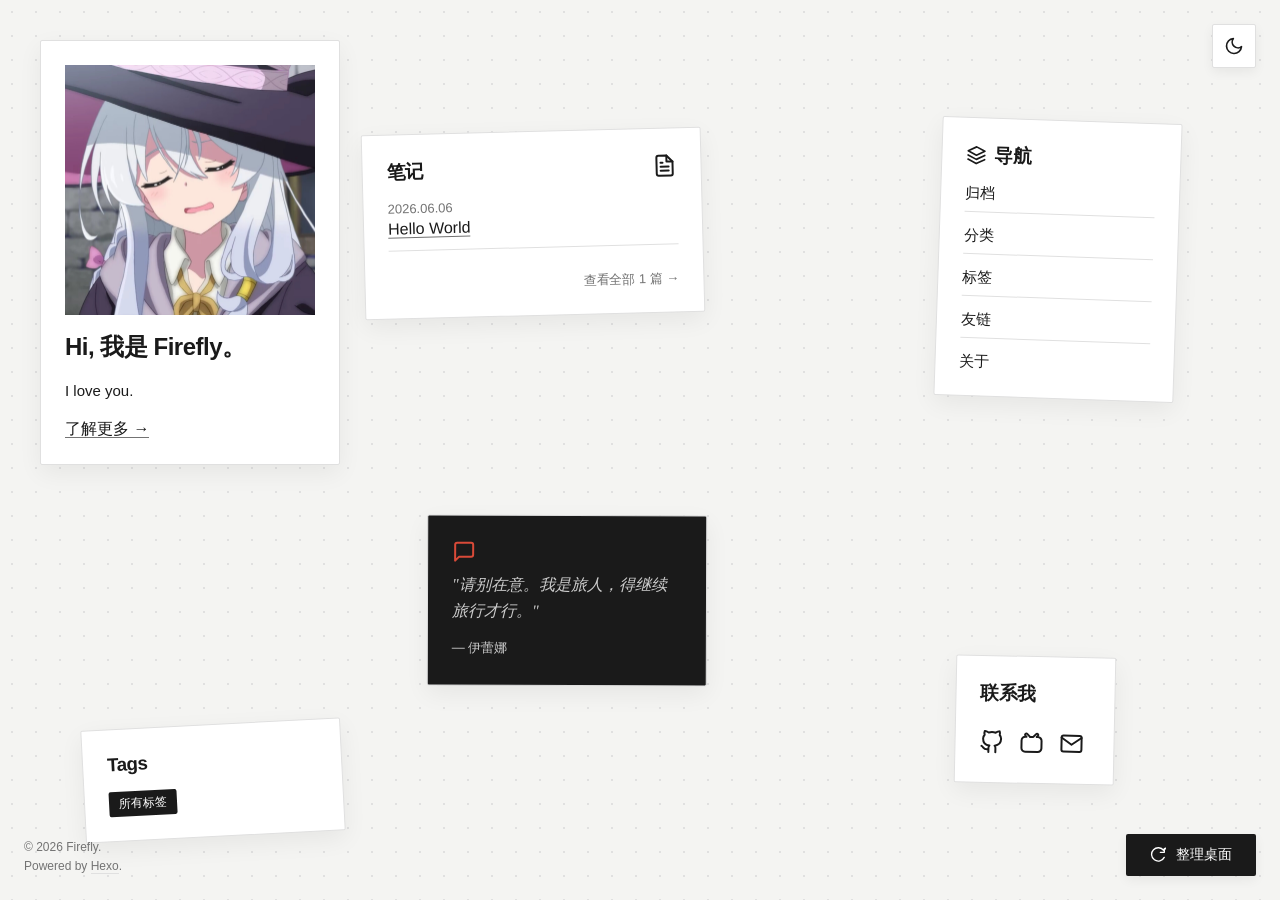
==== index.html @ 0839c9da "Site updated: 2026-06-07 14:29:24" ====
<!DOCTYPE html>
<html lang="zh-CN">

<head>
    <meta charset="UTF-8">
    <meta name="viewport" content="width=device-width, initial-scale=1.0, maximum-scale=1.0, user-scalable=no">
    <title>Firefly</title>
    <meta name="description" content="I love you.">
    
<link rel="stylesheet" href="/css/style.css">


        
                <script>
                    const userPref = localStorage.getItem('theme');
                    const systemDark = window.matchMedia('(prefers-color-scheme: dark)').matches;
                    if (userPref === 'dark' || (!userPref && systemDark)) {
                        document.documentElement.setAttribute('data-theme', 'dark');
                    }
                </script>
<meta name="generator" content="Hexo 7.3.0"></head>

<body class="is-home">
    <button id="theme-toggle" class="theme-toggle" aria-label="切换主题" title="切换明暗主题">
        <svg class="svg-icon sun-icon" viewBox="0 0 24 24">
            <circle cx="12" cy="12" r="5"></circle>
            <line x1="12" y1="1" x2="12" y2="3"></line>
            <line x1="12" y1="21" x2="12" y2="23"></line>
            <line x1="4.22" y1="4.22" x2="5.64" y2="5.64"></line>
            <line x1="18.36" y1="18.36" x2="19.78" y2="19.78"></line>
            <line x1="1" y1="12" x2="3" y2="12"></line>
            <line x1="21" y1="12" x2="23" y2="12"></line>
            <line x1="4.22" y1="19.78" x2="5.64" y2="18.36"></line>
            <line x1="18.36" y1="5.64" x2="19.78" y2="4.22"></line>
        </svg>
        <svg class="svg-icon moon-icon" viewBox="0 0 24 24">
            <path d="M21 12.79A9 9 0 1 1 11.21 3 7 7 0 0 0 21 12.79z"></path>
        </svg>
    </button>

    <div class="controls">
    <button id="scatter-btn">
        <svg class="svg-icon" style="width: 16px; height: 16px; vertical-align: middle; margin-right: 6px;"
            viewBox="0 0 24 24">
            <path d="M21.5 2v6h-6M21.34 15.57a10 10 0 1 1-.92-10.44l5.67-5.67" />
        </svg>
        整理桌面
    </button>
</div>

<!-- 导航 -->
<div class="module mod-nav">
    <h3 style="display: flex; align-items: center; gap: 8px;">
        <svg class="svg-icon" style="width: 20px; height: 20px;" viewBox="0 0 24 24">
            <polygon points="12 2 2 7 12 12 22 7 12 2"></polygon>
            <polyline points="2 17 12 22 22 17"></polyline>
            <polyline points="2 12 12 17 22 12"></polyline>
        </svg>
        导航
    </h3>
    <div style="display: flex; flex-direction: column; gap: 14px;">
        <a href="/archives" class="nav-link">归档<span>→</span></a>
        <a href="/categories" class="nav-link">分类<span>→</span></a>
        <a href="/tags" class="nav-link">标签<span>→</span></a>
        <a href="/friends" class="nav-link">友链<span>→</span></a>
        <a href="/about" class="nav-link">关于<span>→</span></a>
    </div>
</div>

<!-- 文章列表 -->
<div class="module mod-posts">
    <h3 style="display: flex; align-items: center; justify-content: space-between;">
        笔记
        <svg class="svg-icon" viewBox="0 0 24 24">
            <path d="M14 2H6a2 2 0 0 0-2 2v16a2 2 0 0 0 2 2h12a2 2 0 0 0 2-2V8z"></path>
            <polyline points="14 2 14 8 20 8"></polyline>
            <line x1="16" y1="13" x2="8" y2="13"></line>
            <line x1="16" y1="17" x2="8" y2="17"></line>
            <polyline points="10 9 9 9 8 9"></polyline>
        </svg>
    </h3>
    
        <div class="post-item">
            <span class="post-meta">
                2026.06.06
            </span>
            <a href="/2026/06/06/hello-world/">
                Hello World
            </a>
        </div>
        
            <div style="text-align: right; margin-top: 8px;">
                <a href="/archives"
                    style="font-size: 13px; color: var(--text-muted); border-bottom: none;">查看全部 1 篇 →</a>
            </div>
</div>

<!-- tag -->
<div class="module mod-tags">
    <h3>Tags</h3>
    <div class="tag-list">
        
                <a href="/tags" class="tag"
                    style="background: var(--primary-bg); color: var(--primary-text); border: none;">所有标签</a>
    </div>
</div>

<!-- 联系方式 -->

    <div class="module mod-contact">
        <h3>联系我</h3>
        <div style="display: flex; gap: 16px; margin-top: 8px;">
            
                <a href="https://github.com/firefly418" title="GitHub" target="_blank"
                    style="border: none; color: var(--text-main);">
                    <svg class="svg-icon" viewBox="0 0 24 24">
                        <path
                            d="M9 19c-5 1.5-5-2.5-7-3m14 6v-3.87a3.37 3.37 0 0 0-.94-2.61c3.14-.35 6.44-1.54 6.44-7A5.44 5.44 0 0 0 20 4.77 5.07 5.07 0 0 0 19.91 1S18.73.65 16 2.48a13.38 13.38 0 0 0-7 0C6.27.65 5.09 1 5.09 1A5.07 5.07 0 0 0 5 4.77a5.44 5.44 0 0 0-1.5 3.78c0 5.42 3.3 6.61 6.44 7A3.37 3.37 0 0 0 9 18.13V22">
                        </path>
                    </svg>
                </a>
                
                    
                            
                                <a href="https://space.bilibili.com/3493289755937209" title="Bilibili" target="_blank"
                                    style="border: none; color: var(--text-main);">
                                    <svg class="svg-icon" viewBox="0 0 24 24" fill="currentColor">
                                        <path d="M18.223 3.086a1.25 1.25 0 0 1 0 1.768L17.08 5.996h1.17A3.75 3.75 0 0 1 22 9.747v7.5a3.75 3.75 0 0 1-3.75 3.75H5.75A3.75 3.75 0 0 1 2 17.247v-7.5a3.75 3.75 0 0 1 3.75-3.75h1.166L5.775 4.855a1.25 1.25 0 1 1 1.767-1.768l2.652 2.652c.079.079.145.165.198.257h3.213c.053-.092.12-.178.198-.257l2.652-2.652a1.25 1.25 0 0 1 1.768 0Z"/>
                                    </svg>
                                </a>
                            
                                
                                    <a href="mailto:firefly.lookhilo@outlook.com" title="Mail"
                                        style="border: none; color: var(--text-main);">
                                        <svg class="svg-icon" viewBox="0 0 24 24">
                                            <path
                                                d="M4 4h16c1.1 0 2 .9 2 2v12c0 1.1-.9 2-2 2H4c-1.1 0-2-.9-2-2V6c0-1.1.9-2 2-2z">
                                            </path>
                                            <polyline points="22,6 12,13 2,6"></polyline>
                                        </svg>
                                    </a>
                                
        </div>
    </div>
    

        
            <div class="module mod-quote" style="background: var(--quote-bg); color: var(--quote-text);">
                <svg class="svg-icon" style="stroke: var(--accent); margin-bottom: -8px;" viewBox="0 0 24 24">
                    <path d="M21 15a2 2 0 0 1-2 2H7l-4 4V5a2 2 0 0 1 2-2h14a2 2 0 0 1 2 2z"></path>
                </svg>
                <p style="color: var(--quote-muted); font-style: italic; font-family: serif; font-size: 16px;">
                    "请别在意。我是旅人，得继续旅行才行。"
                </p>
                <span class="post-meta" style="color: var(--quote-muted);">— 伊蕾娜</span>
            </div>
            


                <!-- about -->
                <div class="module mod-profile">
                    <span class="avatar-wrap">
                        <img src="[data-uri]" alt="avatar">
                        <span class="avatar-overlay"></span>
                    </span>
                    <h2>Hi, 我是 Firefly。</h2>
                    <p>I love you.</p>
                    <div>
                        <a href="/about">了解更多 →</a>
                    </div>
                </div>

        <div class="global-footer">
            &copy; 2026 Firefly.<br>
                    Powered by <a href="https://hexo.io/" target="_blank">Hexo</a>.
        </div>

        
            
<script src="/js/desktop.js"></script>

                

                    <script>
                        const themeToggleBtn = document.getElementById('theme-toggle');
                        themeToggleBtn.addEventListener('click', () => {
                            const html = document.documentElement;
                            if (html.getAttribute('data-theme') === 'dark') {
                                html.removeAttribute('data-theme');
                                localStorage.setItem('theme', 'light');
                            } else {
                                html.setAttribute('data-theme', 'dark');
                                localStorage.setItem('theme', 'dark');
                            }
                        });
                    </script>
                    
</body>

</html>
---- css/style.css ----
:root {
    --bg-color: #F4F4F2;
    --card-bg: #FFFFFF;
    --text-main: #1A1A1A;
    --text-muted: #737373;
    --border-color: #E0E0E0;
    --accent: #D94A38;
    --box-bg: #FAFAFA;
    --code-bg: #F8F8F8;
    --inline-code-bg: #F0F0F0;
    --shadow-base: rgba(0, 0, 0, 0.06);
    --shadow-hover: rgba(0, 0, 0, 0.12);

    --primary-bg: #1A1A1A;
    --primary-text: #FFFFFF;
    --quote-bg: #1A1A1A;
    --quote-text: #FFFFFF;
    --quote-muted: #CCCCCC;
}

html[data-theme='dark'] {
    --bg-color: #161616;
    --card-bg: #222222;
    --text-main: #EFEFEF;
    --text-muted: #999999;
    --border-color: #383838;
    --accent: #E55B4A;
    --box-bg: #2A2A2A;
    --code-bg: #1E1E1E;
    --inline-code-bg: #333333;
    --shadow-base: rgba(0, 0, 0, 0.3);
    --shadow-hover: rgba(0, 0, 0, 0.6);

    --primary-bg: #383838;
    --primary-text: #EFEFEF;
    --quote-bg: #2C2C2C;
    --quote-text: #EFEFEF;
    --quote-muted: #999999;
}

body,
.module,
.copyright-box,
.post-navigation a,
.back-btn,
.theme-toggle {
    transition: background-color 0.4s ease, border-color 0.4s ease, color 0.4s ease, box-shadow 0.4s ease;
}

.is-home .module {
    transition: background-color 0.4s ease, border-color 0.4s ease, transform 0.2s cubic-bezier(0.2, 0, 0, 1), box-shadow 0.2s ease;
}

.is-home .module.dragging {
    transition: background-color 0.4s ease, border-color 0.4s ease;
}

body,
html {
    margin: 0;
    padding: 0;
    width: 100%;
    min-height: 100dvh;
    font-family: -apple-system, BlinkMacSystemFont, "Segoe UI", Roboto, "Helvetica Neue", Arial, sans-serif;
    background-color: var(--bg-color);
    color: var(--text-main);
    background-image: radial-gradient(var(--border-color) 1px, transparent 1px);
    background-size: 24px 24px;
}

body.is-home {
    overflow: hidden;
    position: fixed;
    touch-action: none;
}

.controls {
    position: absolute;
    bottom: max(24px, env(safe-area-inset-bottom));
    right: max(24px, env(safe-area-inset-right));
    z-index: 9999;
}

button {
    background: var(--primary-bg);
    color: var(--primary-text);
    border: none;
    padding: 12px 24px;
    font-size: 14px;
    cursor: pointer;
    border-radius: 2px;
    transition: background 0.2s;
    box-shadow: 0 4px 12px var(--shadow-base);
}

button:hover {
    background: var(--accent);
}

/* 卡片 */
.module {
    background: var(--card-bg);
    border: 1px solid var(--border-color);
    border-radius: 2px;
    padding: 24px;
    box-sizing: border-box;
    box-shadow: 0 8px 24px var(--shadow-base);
    display: flex;
    flex-direction: column;
    gap: 16px;
}

.is-home .module {
    position: absolute;
    cursor: grab;
    user-select: none;
    transition: transform 0.2s cubic-bezier(0.2, 0, 0, 1), box-shadow 0.2s ease;
    transform-origin: center center;
    max-width: calc(100vw - 32px);
    max-height: calc(100dvh - 100px);
    overflow-y: auto;
    -ms-overflow-style: none;
    scrollbar-width: none;
}

.is-home .module::-webkit-scrollbar {
    display: none;
}

.is-home .module.dragging {
    cursor: grabbing;
    box-shadow: 0 20px 48px var(--shadow-hover);
    transition: none;
}

h1,
h2,
h3 {
    margin: 0;
    font-weight: 600;
    letter-spacing: -0.5px;
}

p {
    margin: 0;
    line-height: 1.6;
    font-size: 15px;
}

a {
    color: var(--text-main);
    text-decoration: none;
    transition: all 0.2s;
}

.module a:not(.tag):not(.back-btn) {
    border-bottom: 1px solid var(--text-muted);
}

.module a:not(.tag):not(.back-btn):hover {
    border-color: var(--accent);
    color: var(--accent);
}

.mod-profile {
    width: 300px;
}

.avatar-wrap {
    position: relative;
    display: inline-block;
    line-height: 0;
}

.avatar-wrap img {
    display: block;
    max-width: 100%;
}

.avatar-overlay {
    position: absolute;
    top: 0;
    left: 0;
    width: 100%;
    height: 100%;
    z-index: 1;
}

.mod-posts {
    width: 340px;
}

.mod-quote {
    width: 280px;
}

.mod-tags {
    width: 260px;
}

.mod-nav {
    width: 240px;
}

.nav-link {
    display: flex;
    justify-content: space-between;
    align-items: center;
    border-bottom: 1px solid var(--border-color) !important;
    padding-bottom: 8px;
    font-size: 15px;
}

.nav-link:last-child {
    border-bottom: none !important;
    padding-bottom: 0;
}

.nav-link span {
    opacity: 0;
    transform: translateX(-8px);
    transition: all 0.2s;
    color: var(--text-muted);
}

.nav-link:hover span {
    opacity: 1;
    transform: translateX(0);
    color: var(--accent);
}

.post-item {
    border-bottom: 1px solid var(--border-color);
    padding-bottom: 12px;
}

.post-item:last-child {
    border-bottom: none;
    padding-bottom: 0;
}

.post-meta {
    font-size: 13px;
    color: var(--text-muted);
    margin-bottom: 4px;
    display: block;
}

.tag-list {
    display: flex;
    flex-wrap: wrap;
    gap: 8px;
}

.tag {
    border: 1px solid var(--border-color);
    padding: 4px 10px;
    font-size: 12px;
    border-radius: 2px;
}

.tag:hover {
    background: var(--border-color);
}

.svg-icon {
    width: 24px;
    height: 24px;
    fill: none;
    stroke: currentColor;
    stroke-width: 2;
    stroke-linecap: round;
    stroke-linejoin: round;
}

.back-btn {
    display: inline-block;
    background: var(--card-bg);
    border: 1px solid var(--border-color);
    padding: 8px 16px;
    border-radius: 2px;
    font-size: 14px;
    box-shadow: 0 4px 12px rgba(0, 0, 0, 0.05);
}

.back-btn:hover {
    background: var(--bg-color);
}

.post-content h1,
.post-content h2,
.post-content h3 {
    margin-top: 1.5em;
    margin-bottom: 0.5em;
}

.post-content p {
    margin-bottom: 1em;
}

.post-content img {
    max-width: 100%;
    border-radius: 2px;
    border: 1px solid var(--border-color);
}

.post-content pre {
    background: var(--code-bg);
    padding: 16px;
    border: 1px solid var(--border-color);
    overflow-x: auto;
    border-radius: 2px;
    font-size: 14px;
}

.post-content code {
    font-family: monospace;
    background: var(--inline-code-bg);
    padding: 2px 4px;
    border-radius: 2px;
}

.archive-item {
    display: flex;
    align-items: center;
    padding: 12px 0;
    border-bottom: 1px solid var(--border-color);
}

.archive-item:last-child {
    border-bottom: none;
}

.archive-item a {
    flex-grow: 1;
    font-size: 16px;
    border: none !important;
}

.archive-item a:hover {
    color: var(--accent);
}

.tag-cloud a {
    display: inline-block;
    margin: 4px 8px;
    border: none !important;
    text-decoration: none;
    transition: transform 0.2s;
}

.tag-cloud a:hover {
    color: var(--accent) !important;
    transform: scale(1.05);
}

.category-tree ul {
    list-style: none;
    padding-left: 20px;
}

.category-tree>ul {
    padding-left: 0;
}

.category-tree li {
    padding: 6px 0;
}

.category-tree a {
    border: none !important;
}

.category-tree a:hover {
    color: var(--accent);
}

.category-list-count {
    margin-left: 8px;
    color: var(--text-muted);
    font-size: 12px;
}

.pagination {
    display: flex;
    gap: 16px;
    justify-content: center;
}

.pagination a,
.pagination span {
    padding: 4px 12px;
    border: 1px solid var(--border-color);
    border-radius: 2px;
    font-size: 14px;
}

.pagination .current {
    background: var(--text-main);
    color: #fff;
    border-color: var(--text-main);
}

.pagination a:hover {
    border-color: var(--accent);
    color: var(--accent);
}

.mod-contact {
    width: auto;
    min-width: 160px;
}

.mod-contact a {
    transition: color 0.2s, transform 0.2s;
}

.mod-contact a:hover {
    color: var(--accent) !important;
    transform: translateY(-2px);
}

.copyright-box {
    margin-top: 48px;
    padding: 16px 20px;
    background: var(--box-bg);
    border: 1px solid var(--border-color);
    border-radius: 2px;
    font-size: 13px;
    color: var(--text-muted);
    line-height: 1.6;
}

.copyright-box a {
    color: var(--text-main);
    border-bottom: 1px solid var(--text-muted);
    border-radius: 0;
}

.copyright-box a:hover {
    border-color: var(--accent);
    color: var(--accent);
}

.post-navigation {
    display: flex;
    justify-content: space-between;
    margin-top: 32px;
    padding-top: 24px;
    border-top: 1px solid var(--border-color);
    gap: 16px;
}

.post-navigation a {
    flex: 1;
    display: flex;
    flex-direction: column;
    border: none !important;
    padding: 12px;
    border-radius: 2px;
    background: var(--box-bg);
    transition: background 0.2s;
    text-decoration: none;
}

.post-navigation a:hover {
    background: var(--bg-color);
}

.nav-prev {
    text-align: left;
}

.nav-next {
    text-align: right;
}

.nav-label {
    font-size: 12px;
    color: var(--text-muted);
    margin-bottom: 4px;
}

.nav-title {
    font-size: 14px;
    font-weight: 500;
    color: var(--text-main);
}

.nav-prev.empty,
.nav-next.empty {
    background: transparent;
    pointer-events: none;
}

.global-footer {
    font-size: 12px;
    color: var(--text-muted);
    line-height: 1.6;
}

.global-footer a {
    border-bottom: 1px solid var(--border-color);
    color: inherit;
}

.global-footer a:hover {
    color: var(--accent);
    border-color: var(--accent);
}

body.is-home .global-footer {
    position: fixed;
    bottom: max(24px, env(safe-area-inset-bottom));
    left: max(24px, env(safe-area-inset-left));
    z-index: 100;
    pointer-events: none;
}

body.is-home .global-footer a {
    pointer-events: auto;
}


body.is-post .global-footer {
    position: relative;
    text-align: center;
    padding: 24px 0 48px 0;
}

.katex-display {
    overflow-x: auto;
    overflow-y: hidden;
    padding-bottom: 8px;
    scrollbar-width: thin;
    scrollbar-color: var(--border-color) transparent;
}

.katex-display::-webkit-scrollbar {
    height: 4px;
}

.katex-display::-webkit-scrollbar-track {
    background: transparent;
}

.katex-display::-webkit-scrollbar-thumb {
    background: var(--border-color);
    border-radius: 2px;
}


.theme-toggle {
    position: fixed;
    top: 24px;
    right: max(24px, env(safe-area-inset-right));
    z-index: 9999;
    width: 44px;
    height: 44px;
    padding: 0 !important;
    background: var(--card-bg) !important;
    color: var(--text-main) !important;
    border: 1px solid var(--border-color);
    border-radius: 2px;
    display: flex;
    align-items: center;
    justify-content: center;
    cursor: pointer;
    box-shadow: 0 4px 12px var(--shadow-base);
}

.theme-toggle:hover {
    background: var(--text-main) !important;
    color: var(--card-bg) !important;
}

.theme-toggle .svg-icon {
    width: 20px;
    height: 20px;
    transition: transform 0.3s ease;
}

.theme-toggle:hover .svg-icon {
    transform: rotate(-30deg);
}

.theme-toggle .sun-icon {
    display: none;
}

html[data-theme='dark'] .theme-toggle .sun-icon {
    display: block;
}

html[data-theme='dark'] .theme-toggle .moon-icon {
    display: none;
}


/* 友链 */

.friends-grid {
    display: grid;
    grid-template-columns: repeat(auto-fill, minmax(260px, 1fr));
    gap: 16px;
    margin-top: 32px;
}

.friend-card {
    display: flex;
    align-items: center;
    gap: 16px;
    padding: 16px;
    background: var(--box-bg);
    border: 1px solid var(--border-color) !important;
    border-radius: 2px;
    transition: transform 0.2s, border-color 0.2s, box-shadow 0.2s;
    text-decoration: none !important;
}

.friend-card:hover {
    transform: translateY(-2px);
    border-color: var(--accent) !important;
    box-shadow: 0 4px 12px var(--shadow-base);
}

.friend-avatar {
    width: 48px;
    height: 48px;
    border-radius: 2px;
    object-fit: cover;
    border: 1px solid var(--border-color);
    background: var(--card-bg);
}

.friend-info {
    display: flex;
    flex-direction: column;
    gap: 4px;
    overflow: hidden;
}

.friend-name {
    font-size: 15px;
    font-weight: 600;
    color: var(--text-main);
}

.friend-card:hover .friend-name {
    color: var(--accent);
}

.friend-desc {
    font-size: 12px;
    color: var(--text-muted);
    white-space: nowrap;
    overflow: hidden;
    text-overflow: ellipsis;
}
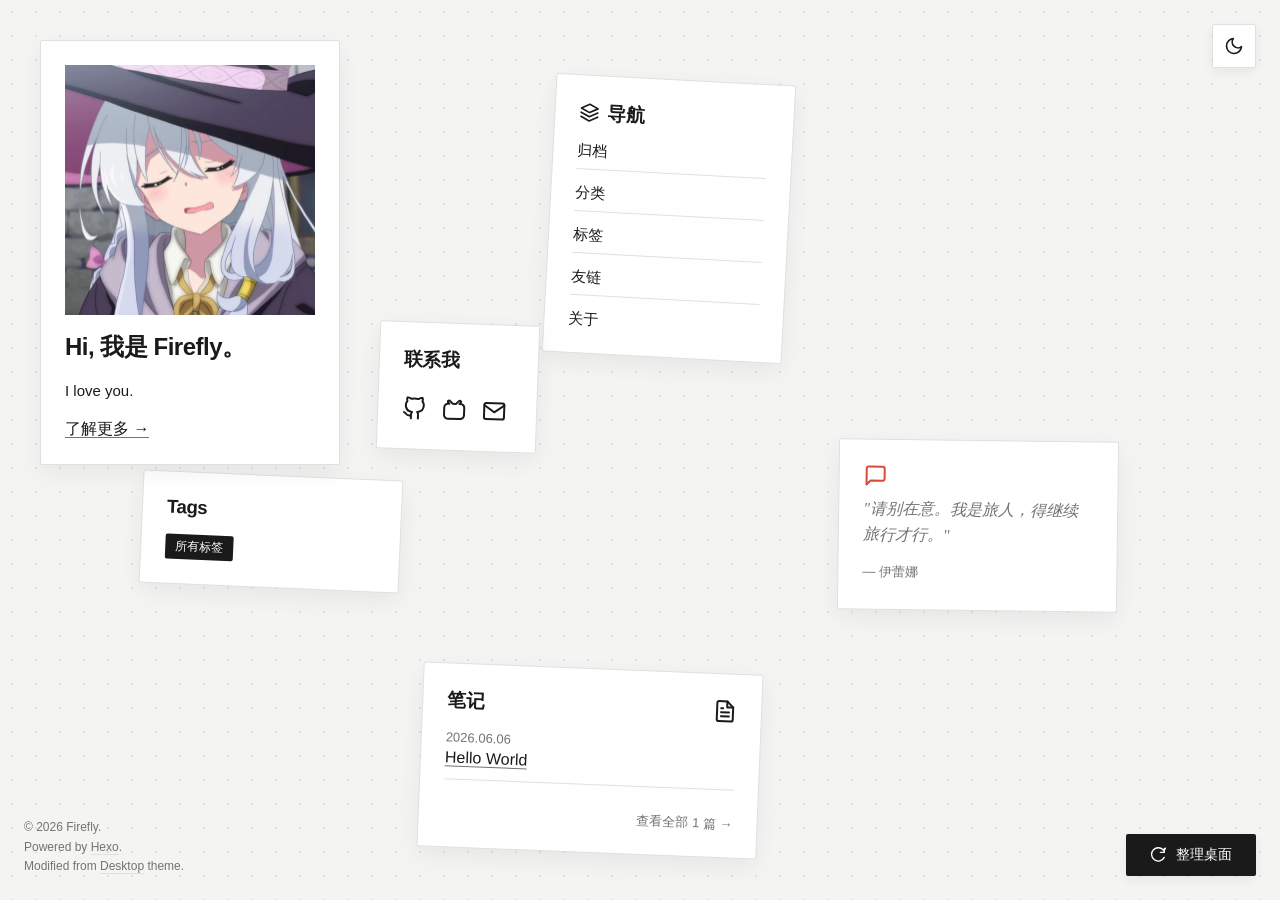
==== commit 63822760: "Site updated: 2026-06-07 15:40:44" ====
--- a/index.html
+++ b/index.html
@@ -145,14 +145,14 @@
     
 
         
-            <div class="module mod-quote" style="background: var(--quote-bg); color: var(--quote-text);">
+            <div class="module mod-quote">
                 <svg class="svg-icon" style="stroke: var(--accent); margin-bottom: -8px;" viewBox="0 0 24 24">
                     <path d="M21 15a2 2 0 0 1-2 2H7l-4 4V5a2 2 0 0 1 2-2h14a2 2 0 0 1 2 2z"></path>
                 </svg>
-                <p style="color: var(--quote-muted); font-style: italic; font-family: serif; font-size: 16px;">
+                <p style="color: var(--text-muted); font-style: italic; font-family: serif; font-size: 16px;">
                     "请别在意。我是旅人，得继续旅行才行。"
                 </p>
-                <span class="post-meta" style="color: var(--quote-muted);">— 伊蕾娜</span>
+                <span class="post-meta" style="color: var(--text-muted);">— 伊蕾娜</span>
             </div>
             
 
@@ -172,7 +172,8 @@
 
         <div class="global-footer">
             &copy; 2026 Firefly.<br>
-                    Powered by <a href="https://hexo.io/" target="_blank">Hexo</a>.
+                    Powered by <a href="https://hexo.io/" target="_blank">Hexo</a>.<br>
+                    Modified from <a href="https://github.com/FengIKUN/hexo-theme-desktop?tab=MIT-1-ov-file" target="_blank">Desktop</a> theme.
         </div>
 
         
--- a/css/style.css
+++ b/css/style.css
@@ -13,9 +13,6 @@
 
     --primary-bg: #1A1A1A;
     --primary-text: #FFFFFF;
-    --quote-bg: #1A1A1A;
-    --quote-text: #FFFFFF;
-    --quote-muted: #CCCCCC;
 }
 
 html[data-theme='dark'] {
@@ -33,9 +30,6 @@
 
     --primary-bg: #383838;
     --primary-text: #EFEFEF;
-    --quote-bg: #2C2C2C;
-    --quote-text: #EFEFEF;
-    --quote-muted: #999999;
 }
 
 body,
@@ -47,12 +41,8 @@
     transition: background-color 0.4s ease, border-color 0.4s ease, color 0.4s ease, box-shadow 0.4s ease;
 }
 
-.is-home .module {
-    transition: background-color 0.4s ease, border-color 0.4s ease, transform 0.2s cubic-bezier(0.2, 0, 0, 1), box-shadow 0.2s ease;
-}
-
 .is-home .module.dragging {
-    transition: background-color 0.4s ease, border-color 0.4s ease;
+    transition: background-color 0.4s ease, border-color 0.4s ease, color 0.4s ease;
 }
 
 body,
@@ -89,7 +79,7 @@
     font-size: 14px;
     cursor: pointer;
     border-radius: 2px;
-    transition: background 0.2s;
+    transition: background-color 0.2s, color 0.2s;
     box-shadow: 0 4px 12px var(--shadow-base);
 }
 
@@ -114,7 +104,7 @@
     position: absolute;
     cursor: grab;
     user-select: none;
-    transition: transform 0.2s cubic-bezier(0.2, 0, 0, 1), box-shadow 0.2s ease;
+    transition: background-color 0.4s ease, border-color 0.4s ease, color 0.4s ease, transform 0.2s cubic-bezier(0.2, 0, 0, 1), box-shadow 0.2s ease;
     transform-origin: center center;
     max-width: calc(100vw - 32px);
     max-height: calc(100dvh - 100px);
@@ -150,7 +140,7 @@
 a {
     color: var(--text-main);
     text-decoration: none;
-    transition: all 0.2s;
+    transition: color 0.2s, border-color 0.2s;
 }
 
 .module a:not(.tag):not(.back-btn) {
@@ -219,7 +209,7 @@
 .nav-link span {
     opacity: 0;
     transform: translateX(-8px);
-    transition: all 0.2s;
+    transition: color 0.2s, transform 0.2s, opacity 0.2s;
     color: var(--text-muted);
 }
 
@@ -459,7 +449,7 @@
     padding: 12px;
     border-radius: 2px;
     background: var(--box-bg);
-    transition: background 0.2s;
+    transition: background-color 0.2s;
     text-decoration: none;
 }
 
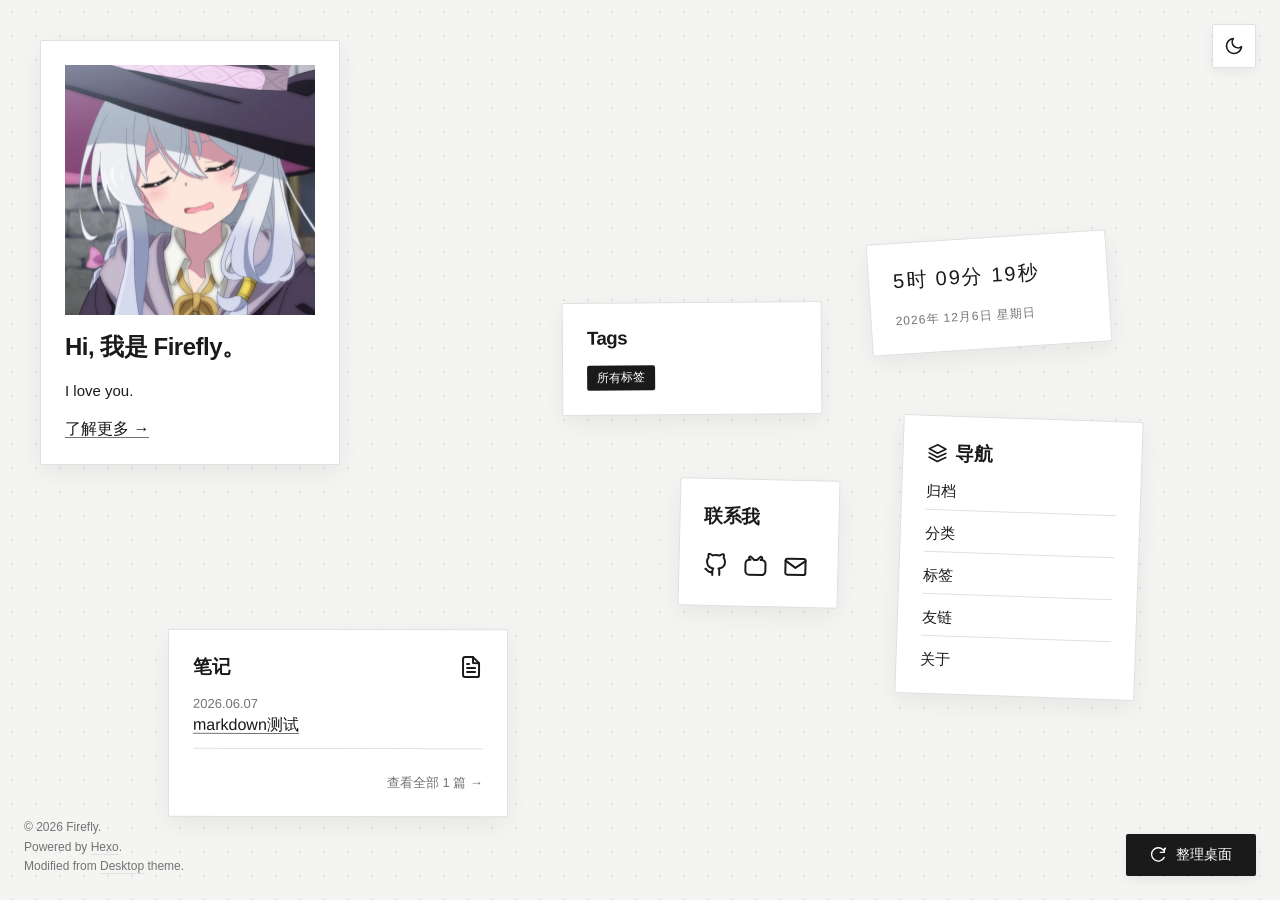
==== commit 1620c628: "Site updated: 2026-06-07 16:18:25" ====
--- a/index.html
+++ b/index.html
@@ -82,10 +82,10 @@
     
         <div class="post-item">
             <span class="post-meta">
-                2026.06.06
+                2026.06.07
             </span>
-            <a href="/2026/06/06/hello-world/">
-                Hello World
+            <a href="/2026/06/07/markdown%E6%B5%8B%E8%AF%95/">
+                markdown测试
             </a>
         </div>
         
@@ -145,22 +145,18 @@
     
 
         
-            <div class="module mod-quote">
-                <svg class="svg-icon" style="stroke: var(--accent); margin-bottom: -8px;" viewBox="0 0 24 24">
-                    <path d="M21 15a2 2 0 0 1-2 2H7l-4 4V5a2 2 0 0 1 2-2h14a2 2 0 0 1 2 2z"></path>
-                </svg>
-                <p style="color: var(--text-muted); font-style: italic; font-family: serif; font-size: 16px;">
-                    "请别在意。我是旅人，得继续旅行才行。"
-                </p>
-                <span class="post-meta" style="color: var(--text-muted);">— 伊蕾娜</span>
-            </div>
-            
 
+<!-- 时钟 -->
+<div class="module mod-clock">
+    <div class="clock-time" id="clock-time">--</div>
+    <div class="clock-date" id="clock-date">----</div>
+</div>
 
-                <!-- about -->
-                <div class="module mod-profile">
-                    <span class="avatar-wrap">
-                        <img src="[data-uri]" alt="avatar">
+<!-- about -->
+<div class="module mod-profile">
+                    <span class="avatar-wrap" id="avatar-wrap">
+                        <img src="avatar.jpg" alt="avatar" id="avatar-img">
+                        <img src="ShakeHand.gif" alt="handshake" id="avatar-gif" style="display:none;">
                         <span class="avatar-overlay"></span>
                     </span>
                     <h2>Hi, 我是 Firefly。</h2>
--- a/css/style.css
+++ b/css/style.css
@@ -167,13 +167,23 @@
     max-width: 100%;
 }
 
+#avatar-gif {
+    position: absolute;
+    top: 0;
+    left: 0;
+    width: 100%;
+    height: 100%;
+    object-fit: cover;
+    z-index: 3;
+}
+
 .avatar-overlay {
     position: absolute;
     top: 0;
     left: 0;
     width: 100%;
     height: 100%;
-    z-index: 1;
+    z-index: 5;
 }
 
 .mod-posts {
@@ -182,6 +192,26 @@
 
 .mod-quote {
     width: 280px;
+}
+
+.mod-clock {
+    width: 240px;
+    text-align: left;
+}
+
+.mod-clock .clock-time {
+    font-size: 20px;
+    font-weight: 300;
+    letter-spacing: 2px;
+    user-select: none;
+    color: var(--text-main);
+}
+
+.mod-clock .clock-date {
+    font-size: 12px;
+    color: var(--text-muted);
+    margin-top: 2px;
+    letter-spacing: 1px;
 }
 
 .mod-tags {
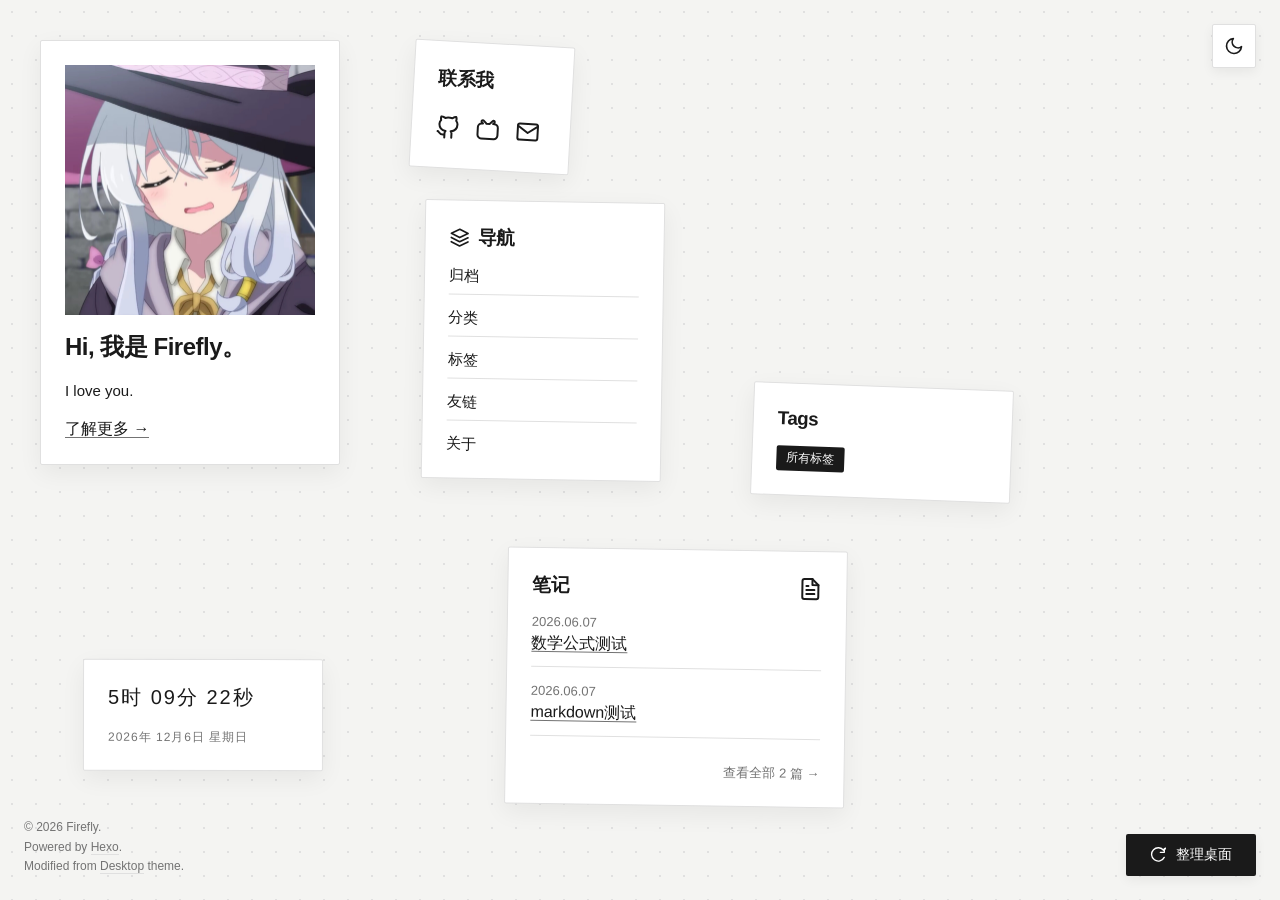
==== commit e5ad6045: "Site updated: 2026-06-07 16:54:15" ====
--- a/index.html
+++ b/index.html
@@ -84,6 +84,15 @@
             <span class="post-meta">
                 2026.06.07
             </span>
+            <a href="/2026/06/07/%E6%95%B0%E5%AD%A6%E5%85%AC%E5%BC%8F%E6%B5%8B%E8%AF%95/">
+                数学公式测试
+            </a>
+        </div>
+        
+        <div class="post-item">
+            <span class="post-meta">
+                2026.06.07
+            </span>
             <a href="/2026/06/07/markdown%E6%B5%8B%E8%AF%95/">
                 markdown测试
             </a>
@@ -91,7 +100,7 @@
         
             <div style="text-align: right; margin-top: 8px;">
                 <a href="/archives"
-                    style="font-size: 13px; color: var(--text-muted); border-bottom: none;">查看全部 1 篇 →</a>
+                    style="font-size: 13px; color: var(--text-muted); border-bottom: none;">查看全部 2 篇 →</a>
             </div>
 </div>
 
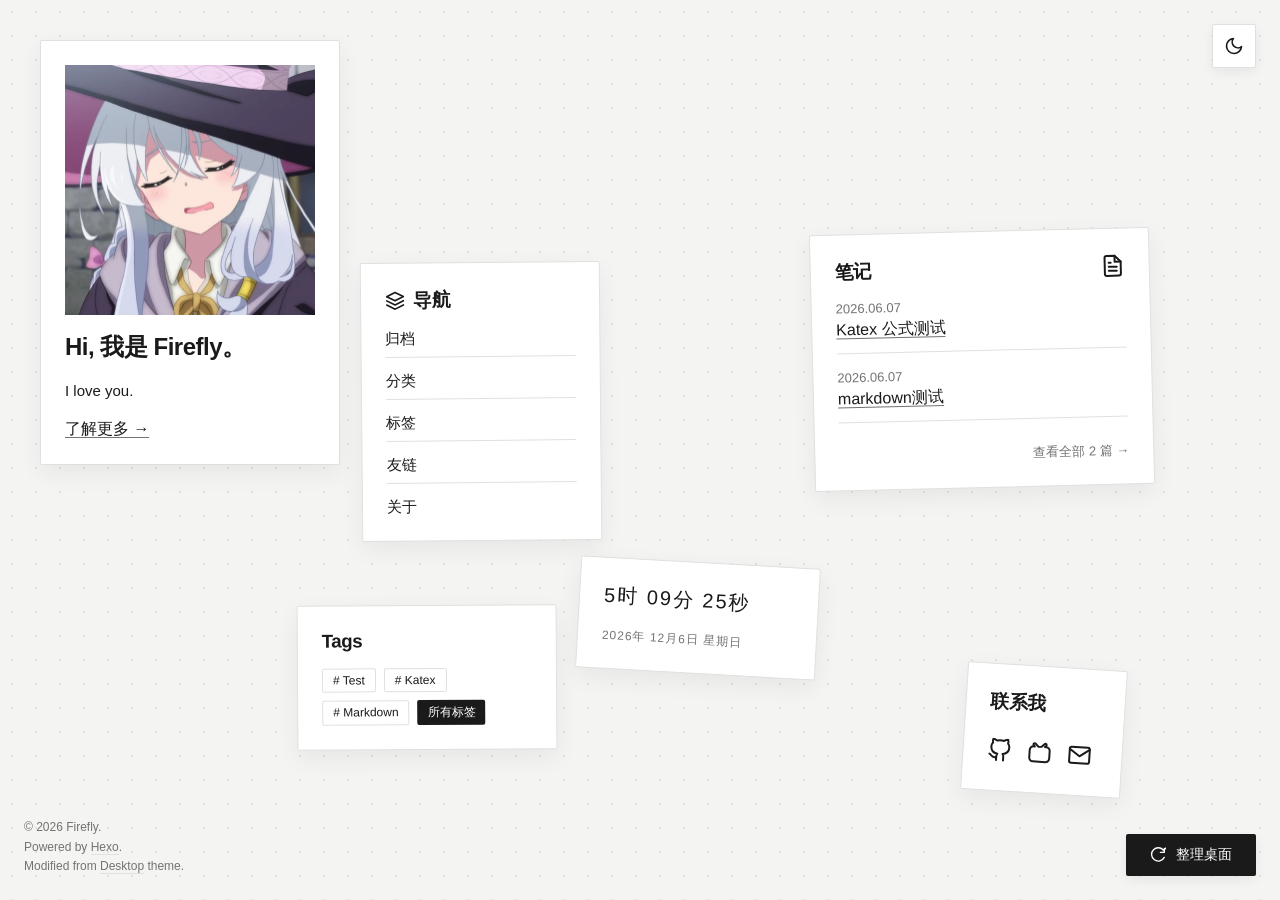
==== commit c14cc8e0: "Site updated: 2026-06-07 17:26:59" ====
--- a/index.html
+++ b/index.html
@@ -85,7 +85,7 @@
                 2026.06.07
             </span>
             <a href="/2026/06/07/%E6%95%B0%E5%AD%A6%E5%85%AC%E5%BC%8F%E6%B5%8B%E8%AF%95/">
-                数学公式测试
+                Katex 公式测试
             </a>
         </div>
         
@@ -109,6 +109,12 @@
     <h3>Tags</h3>
     <div class="tag-list">
         
+            <a href="/tags/Test/" class="tag"># Test</a>
+            
+            <a href="/tags/Katex/" class="tag"># Katex</a>
+            
+            <a href="/tags/Markdown/" class="tag"># Markdown</a>
+            
                 <a href="/tags" class="tag"
                     style="background: var(--primary-bg); color: var(--primary-text); border: none;">所有标签</a>
     </div>
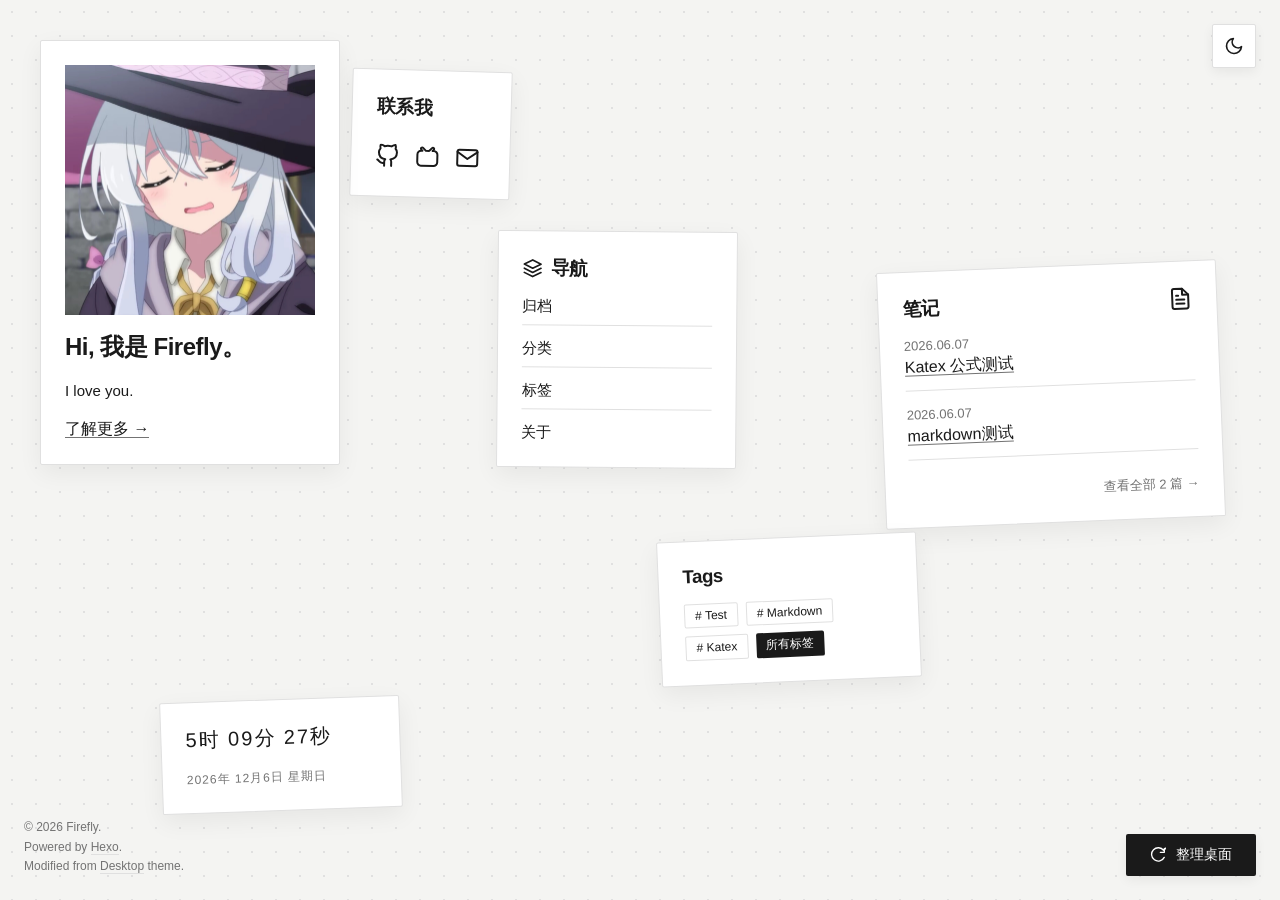
==== commit 6e9e977c: "Site updated: 2026-06-07 18:03:26" ====
--- a/index.html
+++ b/index.html
@@ -6,6 +6,7 @@
     <meta name="viewport" content="width=device-width, initial-scale=1.0, maximum-scale=1.0, user-scalable=no">
     <title>Firefly</title>
     <meta name="description" content="I love you.">
+    <link rel="icon" href="/icon.ico" type="image/x-icon">
     
 <link rel="stylesheet" href="/css/style.css">
 
@@ -62,7 +63,6 @@
         <a href="/archives" class="nav-link">归档<span>→</span></a>
         <a href="/categories" class="nav-link">分类<span>→</span></a>
         <a href="/tags" class="nav-link">标签<span>→</span></a>
-        <a href="/friends" class="nav-link">友链<span>→</span></a>
         <a href="/about" class="nav-link">关于<span>→</span></a>
     </div>
 </div>
@@ -111,9 +111,9 @@
         
             <a href="/tags/Test/" class="tag"># Test</a>
             
+            <a href="/tags/Markdown/" class="tag"># Markdown</a>
+            
             <a href="/tags/Katex/" class="tag"># Katex</a>
-            
-            <a href="/tags/Markdown/" class="tag"># Markdown</a>
             
                 <a href="/tags" class="tag"
                     style="background: var(--primary-bg); color: var(--primary-text); border: none;">所有标签</a>
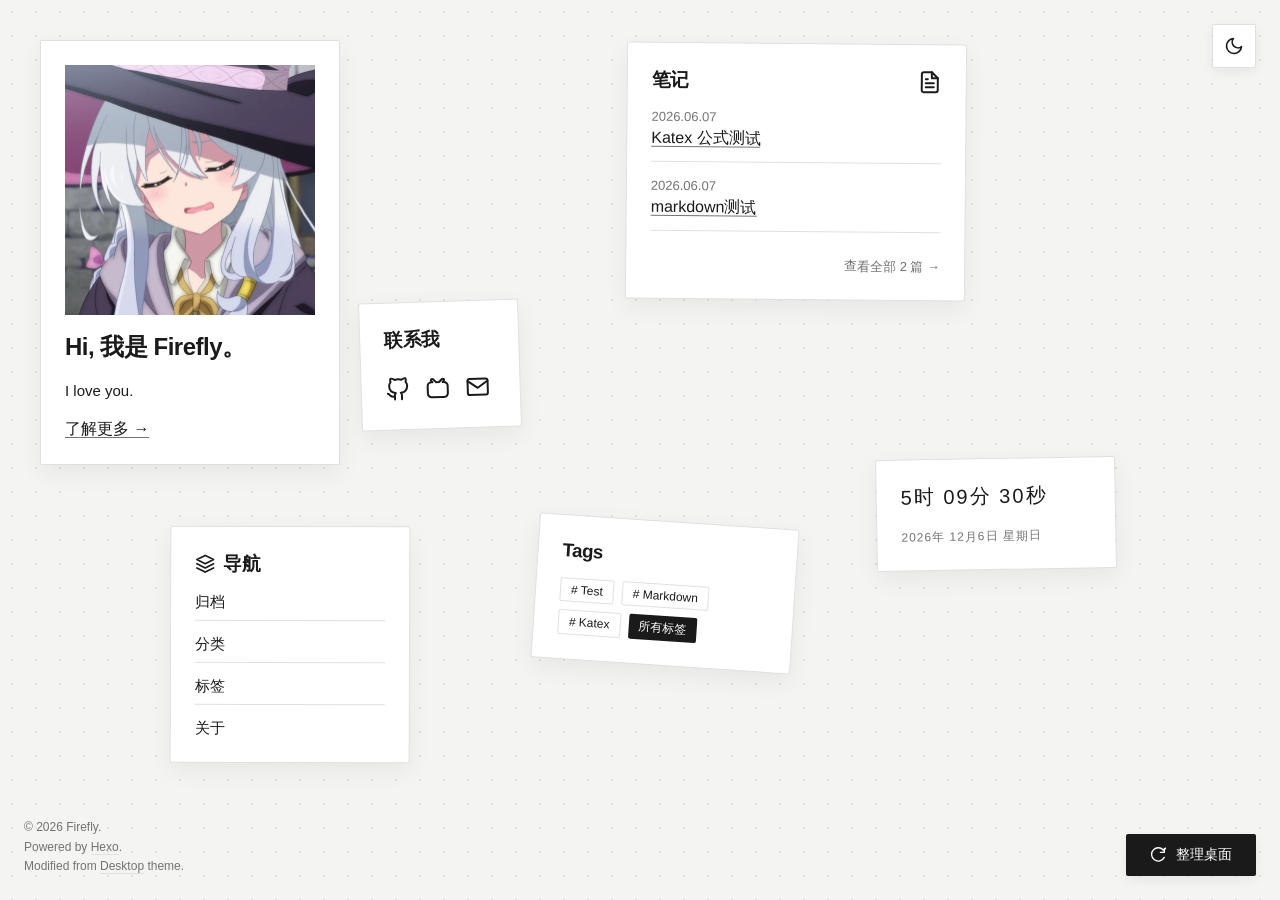
==== commit ceaca345: "Site updated: 2026-06-07 18:25:13" ====
--- a/index.html
+++ b/index.html
@@ -206,7 +206,14 @@
                             }
                         });
                     </script>
-                    
+    <div id="fullscreen-bg-overlay"></div>
+    <div class="module mod-fullscreen-bg" id="fullscreen-bg-module">
+        <h3>自定义背景</h3>
+        <p style="font-size:13px;color:var(--text-muted);margin:0;">上传一张图片作为网页背景</p>
+        <label for="bg-image-input" class="bg-file-btn">选择图片</label>
+        <input type="file" id="bg-image-input" accept="image/*" hidden>
+        <button id="clear-bg-btn" style="width:100%;margin-top:8px;">恢复默认背景</button>
+    </div>
 </body>
 
 </html>
--- a/css/style.css
+++ b/css/style.css
@@ -541,6 +541,57 @@
     pointer-events: auto;
 }
 
+#fullscreen-bg-overlay {
+    display: none;
+    position: fixed;
+    top: 0;
+    left: 0;
+    width: 100vw;
+    height: 100vh;
+    background-size: cover;
+    background-position: center;
+    background-repeat: no-repeat;
+    z-index: -1;
+    pointer-events: none;
+}
+
+body.fullscreen-active #fullscreen-bg-overlay {
+    display: block;
+}
+
+.mod-fullscreen-bg {
+    display: none;
+    position: absolute;
+    width: 280px;
+    z-index: 10000;
+}
+
+body.fullscreen-active .mod-fullscreen-bg {
+    display: flex;
+}
+
+#clear-bg-btn {
+    margin-top: 8px;
+}
+
+.bg-file-btn {
+    display: inline-block;
+    background: var(--primary-bg);
+    color: var(--primary-text);
+    border: none;
+    padding: 12px 24px;
+    font-size: 14px;
+    cursor: pointer;
+    border-radius: 2px;
+    text-align: center;
+    transition: background-color 0.2s, color 0.2s;
+    box-shadow: 0 4px 12px var(--shadow-base);
+}
+
+.bg-file-btn:hover {
+    background: var(--accent);
+}
+
 
 body.is-post .global-footer {
     position: relative;
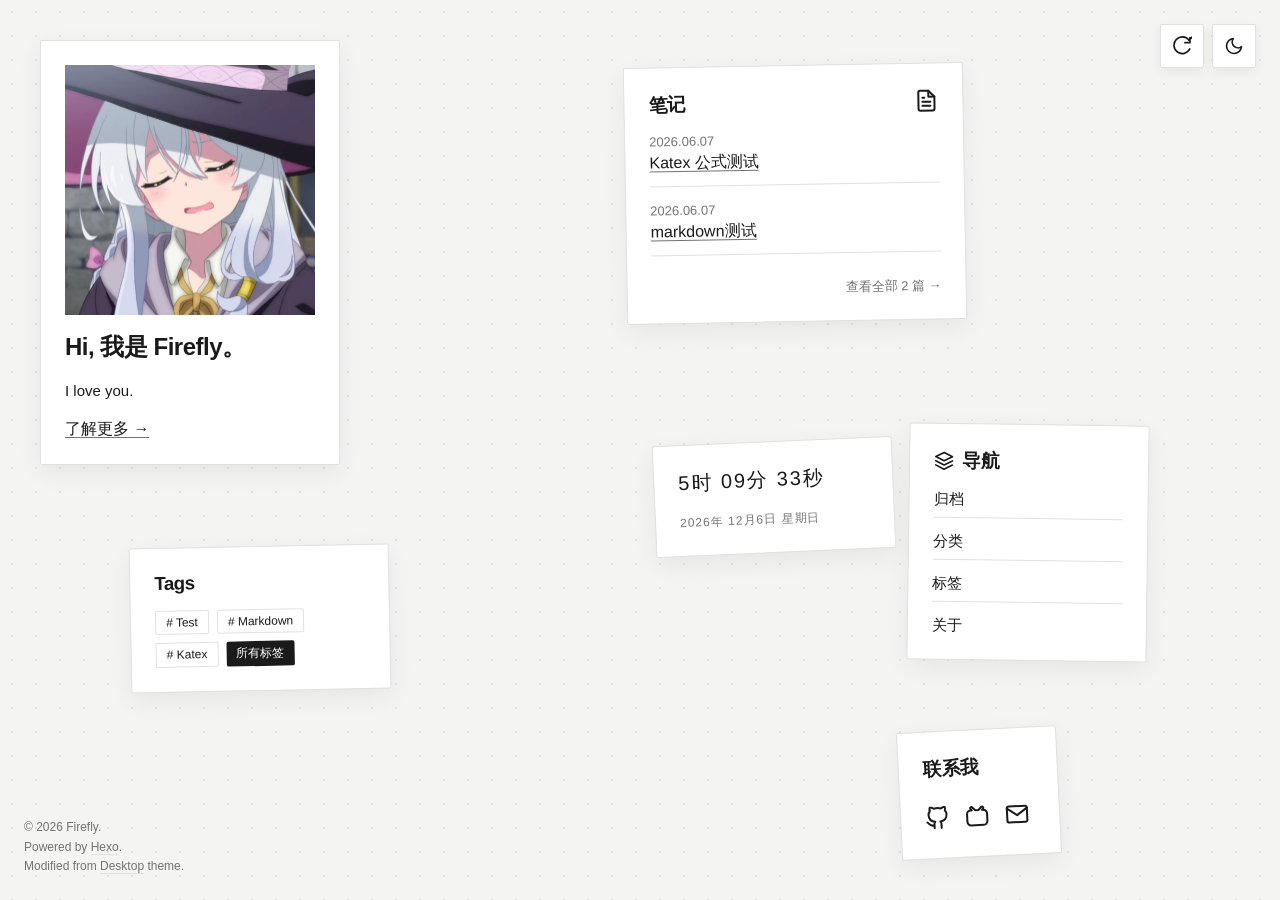
==== commit 4273424e: "Site updated: 2026-06-07 18:32:12" ====
--- a/index.html
+++ b/index.html
@@ -22,34 +22,31 @@
 <meta name="generator" content="Hexo 7.3.0"></head>
 
 <body class="is-home">
-    <button id="theme-toggle" class="theme-toggle" aria-label="切换主题" title="切换明暗主题">
-        <svg class="svg-icon sun-icon" viewBox="0 0 24 24">
-            <circle cx="12" cy="12" r="5"></circle>
-            <line x1="12" y1="1" x2="12" y2="3"></line>
-            <line x1="12" y1="21" x2="12" y2="23"></line>
-            <line x1="4.22" y1="4.22" x2="5.64" y2="5.64"></line>
-            <line x1="18.36" y1="18.36" x2="19.78" y2="19.78"></line>
-            <line x1="1" y1="12" x2="3" y2="12"></line>
-            <line x1="21" y1="12" x2="23" y2="12"></line>
-            <line x1="4.22" y1="19.78" x2="5.64" y2="18.36"></line>
-            <line x1="18.36" y1="5.64" x2="19.78" y2="4.22"></line>
-        </svg>
-        <svg class="svg-icon moon-icon" viewBox="0 0 24 24">
-            <path d="M21 12.79A9 9 0 1 1 11.21 3 7 7 0 0 0 21 12.79z"></path>
-        </svg>
-    </button>
-
-    <div class="controls">
-    <button id="scatter-btn">
-        <svg class="svg-icon" style="width: 16px; height: 16px; vertical-align: middle; margin-right: 6px;"
-            viewBox="0 0 24 24">
-            <path d="M21.5 2v6h-6M21.34 15.57a10 10 0 1 1-.92-10.44l5.67-5.67" />
-        </svg>
-        整理桌面
-    </button>
-</div>
-
-<!-- 导航 -->
+    <div class="top-controls">
+        <button id="scatter-btn" class="scatter-btn" aria-label="整理桌面" title="整理桌面">
+            <svg class="svg-icon" viewBox="0 0 24 24">
+                <path d="M21.5 2v6h-6M21.34 15.57a10 10 0 1 1-.92-10.44l5.67-5.67" />
+            </svg>
+        </button>
+        <button id="theme-toggle" class="theme-toggle" aria-label="切换主题" title="切换明暗主题">
+            <svg class="svg-icon sun-icon" viewBox="0 0 24 24">
+                <circle cx="12" cy="12" r="5"></circle>
+                <line x1="12" y1="1" x2="12" y2="3"></line>
+                <line x1="12" y1="21" x2="12" y2="23"></line>
+                <line x1="4.22" y1="4.22" x2="5.64" y2="5.64"></line>
+                <line x1="18.36" y1="18.36" x2="19.78" y2="19.78"></line>
+                <line x1="1" y1="12" x2="3" y2="12"></line>
+                <line x1="21" y1="12" x2="23" y2="12"></line>
+                <line x1="4.22" y1="19.78" x2="5.64" y2="18.36"></line>
+                <line x1="18.36" y1="5.64" x2="19.78" y2="4.22"></line>
+            </svg>
+            <svg class="svg-icon moon-icon" viewBox="0 0 24 24">
+                <path d="M21 12.79A9 9 0 1 1 11.21 3 7 7 0 0 0 21 12.79z"></path>
+            </svg>
+        </button>
+    </div>
+
+    <!-- 导航 -->
 <div class="module mod-nav">
     <h3 style="display: flex; align-items: center; gap: 8px;">
         <svg class="svg-icon" style="width: 20px; height: 20px;" viewBox="0 0 24 24">
@@ -211,8 +208,9 @@
         <h3>自定义背景</h3>
         <p style="font-size:13px;color:var(--text-muted);margin:0;">上传一张图片作为网页背景</p>
         <label for="bg-image-input" class="bg-file-btn">选择图片</label>
+        <span id="bg-file-name" style="font-size:12px;color:var(--text-muted);display:none;"></span>
         <input type="file" id="bg-image-input" accept="image/*" hidden>
-        <button id="clear-bg-btn" style="width:100%;margin-top:8px;">恢复默认背景</button>
+        <button id="clear-bg-btn">恢复默认背景</button>
     </div>
 </body>
 
--- a/css/style.css
+++ b/css/style.css
@@ -64,11 +64,48 @@
     touch-action: none;
 }
 
-.controls {
-    position: absolute;
-    bottom: max(24px, env(safe-area-inset-bottom));
+.top-controls {
+    position: fixed;
+    top: 24px;
     right: max(24px, env(safe-area-inset-right));
     z-index: 9999;
+    display: flex;
+    gap: 8px;
+}
+
+.scatter-btn,
+.theme-toggle {
+    width: 44px;
+    height: 44px;
+    padding: 0 !important;
+    background: var(--card-bg) !important;
+    color: var(--text-main) !important;
+    border: 1px solid var(--border-color);
+    border-radius: 2px;
+    display: flex;
+    align-items: center;
+    justify-content: center;
+    cursor: pointer;
+    box-shadow: 0 4px 12px var(--shadow-base);
+    transition: background-color 0.2s, color 0.2s;
+}
+
+.scatter-btn:hover,
+.theme-toggle:hover {
+    background: var(--text-main) !important;
+    color: var(--card-bg) !important;
+}
+
+.scatter-btn .svg-icon,
+.theme-toggle .svg-icon {
+    width: 20px;
+    height: 20px;
+    transition: transform 0.3s ease;
+}
+
+.scatter-btn:hover .svg-icon,
+.theme-toggle:hover .svg-icon {
+    transform: rotate(-30deg);
 }
 
 button {
@@ -571,7 +608,13 @@
 }
 
 #clear-bg-btn {
+    width: 100%;
     margin-top: 8px;
+}
+
+#bg-file-name {
+    display: block;
+    word-break: break-all;
 }
 
 .bg-file-btn {
@@ -621,40 +664,6 @@
 }
 
 
-.theme-toggle {
-    position: fixed;
-    top: 24px;
-    right: max(24px, env(safe-area-inset-right));
-    z-index: 9999;
-    width: 44px;
-    height: 44px;
-    padding: 0 !important;
-    background: var(--card-bg) !important;
-    color: var(--text-main) !important;
-    border: 1px solid var(--border-color);
-    border-radius: 2px;
-    display: flex;
-    align-items: center;
-    justify-content: center;
-    cursor: pointer;
-    box-shadow: 0 4px 12px var(--shadow-base);
-}
-
-.theme-toggle:hover {
-    background: var(--text-main) !important;
-    color: var(--card-bg) !important;
-}
-
-.theme-toggle .svg-icon {
-    width: 20px;
-    height: 20px;
-    transition: transform 0.3s ease;
-}
-
-.theme-toggle:hover .svg-icon {
-    transform: rotate(-30deg);
-}
-
 .theme-toggle .sun-icon {
     display: none;
 }
